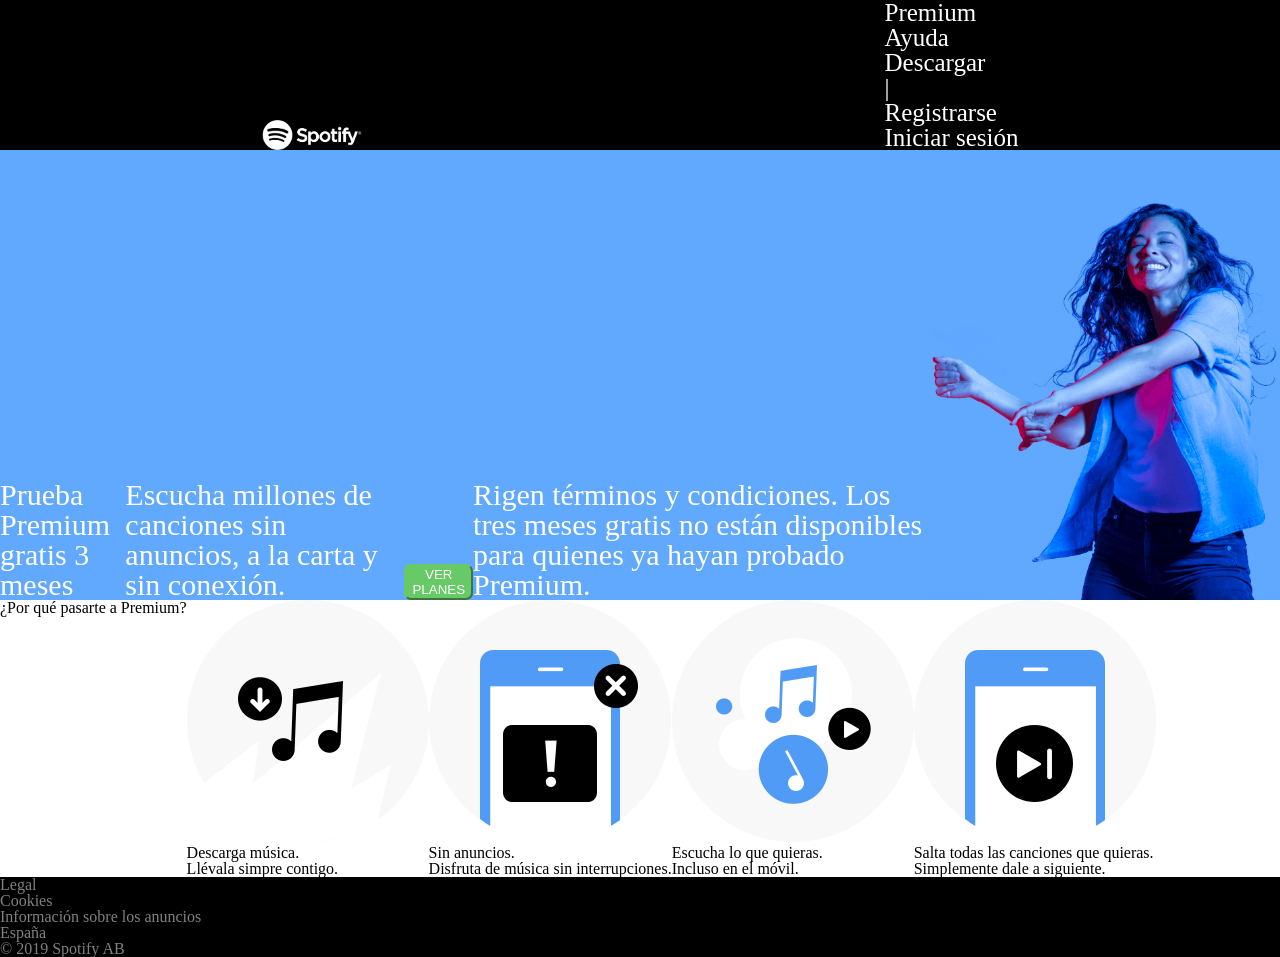
==== index.html @ 5761445e "Actualización 27/9" ====
<!DOCTYPE html>
<html lang="en">
<head>
    <meta charset="UTF-8">
    <meta http-equiv="X-UA-Compatible" content="IE=edge">
    <meta name="viewport" content="width=device-width, initial-scale=1.0">
   <link rel="stylesheet" href="style/reset.css">
    <link rel="stylesheet" href="style/main.css">
    
    <title>Spotify</title>
</head>
<body>
    <header class="header">
        <img class="logo" src="./images/logo.png" alt="Logo Spotify">
        <nav class="nav">
            <ul>
                <li class="menu"><a class="texto-header" href="#">Premium</a></li>
                <li class="menu"><a class="texto-header" href="#">Ayuda</a></li>
                <li class="menu"><a class="texto-header"href="#">Descargar</a></li>
                <li class="menu"><a class="texto-header"href="#">|</a></li>
                <li class="menu"><a class="texto-header" href="#">Registrarse</a></li>
                <li class="menu"><a class="texto-header"href="#">Iniciar sesión</a></li>
            </ul>
        </nav>
    </header>
    <body>
        <main>
            <section class="section-one">
                <h1>Prueba Premium gratis 3 meses</h1>
                <h3>Escucha millones de canciones sin anuncios, a la carta y sin conexión.</h3>
                <button class="button">VER PLANES</button>
                <h4>Rigen términos y condiciones. Los tres meses gratis no están disponibles para quienes ya hayan probado Premium.</h4>
                <img class="dancer" src="images/premium_dancer.png" alt="chica">
            </section>
            <section class="section-two">
                <h2>¿Por qué pasarte a Premium?</h2>
                <article>
                    <div>
                    <img src="./images/benefit-1.png" alt="">
                    <h3>Descarga música.</h3>
                    <p>Llévala simpre contigo.</p>
                    </div>
                </article>
                <article>
                    <div>
                    <img src="./images/benefit-2.png" alt="">
                    <h3>Sin anuncios.</h3>
                    <p>Disfruta de música sin interrupciones.</p>
                    </div>
                </article>
                <article>
                    <div>
                    <img src="./images/benefit-3.png" alt="">
                    <h3>Escucha lo que quieras.</h3>
                    <p>Incluso en el móvil.</p>
                    </div>
                </article>
                <article>
                    <div>
                    <img src="./images/benefit-4.png" alt="">
                    <h3>Salta todas las canciones que quieras.</h3>
                    <p>Simplemente dale a siguiente.</p>
                    </div>
                </article>
            </section>
        </main>
    </body>
    <footer class="pie">
        <ul>
            <li><a class="texto-footer" href="#">Legal</a></li>
            <li><a class="texto-footer"href="#">Cookies</a></li>
            <li><a class="texto-footer"href="#">Información sobre los anuncios</a></li>
        </ul>
        <ul>
            <li><a class="texto-footer" href="#">España</a></li>
            <li class="texto-footer" >© 2019 Spotify AB</li>
            
        </ul>
    </footer>
</body>
</html>
---- style/main.css ----
.header {
    background-color: black;
    display:flex;
    flex-direction: row;
    justify-content: space-around;
    align-items: flex-end;

}

.nav{


}
.logo {
    width: 100px; 
}

.texto-header{
    color: white;
    text-decoration: none;
    font-size: 25px;
    font-family: Roboto;
 }


.section-one {
    display:flex;
    justify-content: space-around;
    align-items: flex-end;
    height: 50vh;
    font-family: Roboto;
    font-size: 30px;
    background-color: rgb(97, 168, 255);
    color:white;
}

.dancer {
    height: 90%;
}

.button {
    color: white;
    background-color: rgb(103, 202, 103);
    border-radius:7px;
    border-color: rgb(103, 202, 103);
}

.section-two {
    color:black;
    font-family: Roboto;
    display:flex;

}

.pie {
    background-color: black;

}
.texto-footer{
    text-decoration: none;
    font-family: Roboto;
    color: gray;
}
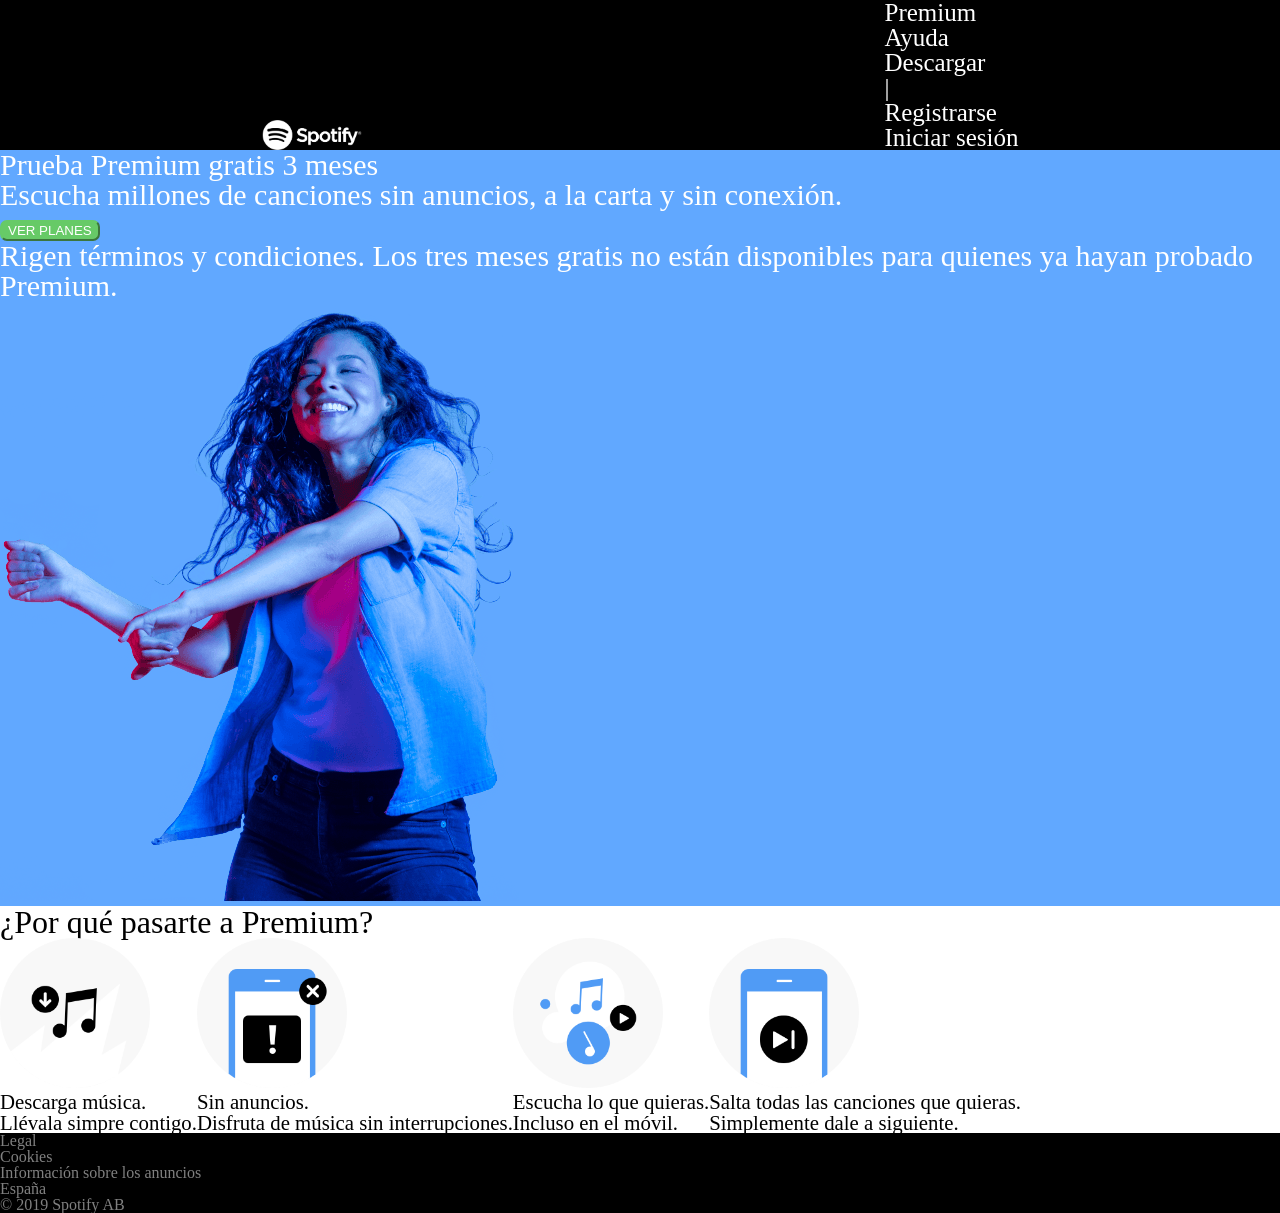
==== commit f985aef4: "X 28/9" ====
--- a/index.html
+++ b/index.html
@@ -33,35 +33,30 @@
                 <img class="dancer" src="images/premium_dancer.png" alt="chica">
             </section>
             <section class="section-two">
-                <h2>¿Por qué pasarte a Premium?</h2>
-                <article>
-                    <div>
-                    <img src="./images/benefit-1.png" alt="">
-                    <h3>Descarga música.</h3>
-                    <p>Llévala simpre contigo.</p>
+                <p>¿Por qué pasarte a Premium?</p>
+                <div class="dibujos">
+                    <article class="info">
+                        <img class="icons" src="./images/benefit-1.png" alt="">
+                        <h3>Descarga música.</h3>
+                        <p>Llévala simpre contigo.</p>
+
+                    </article>
+                    <article class="info">
+                        <img class="icons" src="./images/benefit-2.png" alt="">
+                        <h3>Sin anuncios.</h3>
+                        <p>Disfruta de música sin interrupciones.</p>
+                    </article>
+                    <article class="info">
+                        <img class="icons" src="./images/benefit-3.png" alt="">
+                        <h3>Escucha lo que quieras.</h3>
+                        <p>Incluso en el móvil.</p>
+                    </article>
+                    <article class="info">
+                        <img class="icons" src="./images/benefit-4.png" alt="">
+                        <h3>Salta todas las canciones que quieras.</h3>
+                        <p>Simplemente dale a siguiente.</p>
+                    </article>
                     </div>
-                </article>
-                <article>
-                    <div>
-                    <img src="./images/benefit-2.png" alt="">
-                    <h3>Sin anuncios.</h3>
-                    <p>Disfruta de música sin interrupciones.</p>
-                    </div>
-                </article>
-                <article>
-                    <div>
-                    <img src="./images/benefit-3.png" alt="">
-                    <h3>Escucha lo que quieras.</h3>
-                    <p>Incluso en el móvil.</p>
-                    </div>
-                </article>
-                <article>
-                    <div>
-                    <img src="./images/benefit-4.png" alt="">
-                    <h3>Salta todas las canciones que quieras.</h3>
-                    <p>Simplemente dale a siguiente.</p>
-                    </div>
-                </article>
             </section>
         </main>
     </body>
--- a/style/main.css
+++ b/style/main.css
@@ -1,18 +1,19 @@
 .header {
     background-color: black;
-    display:flex;
+    display: flex;
     flex-direction: row;
     justify-content: space-around;
     align-items: flex-end;
-
+    position: sticky;
+    top: 0px;
 }
 
-.nav{
-
-
-}
 .logo {
     width: 100px; 
+}
+
+nav{
+
 }
 
 .texto-header{
@@ -24,10 +25,7 @@
 
 
 .section-one {
-    display:flex;
-    justify-content: space-around;
-    align-items: flex-end;
-    height: 50vh;
+    display: inline-block;
     font-family: Roboto;
     font-size: 30px;
     background-color: rgb(97, 168, 255);
@@ -46,10 +44,27 @@
 }
 
 .section-two {
+    display: flex;
+    flex-direction: column;
     color:black;
     font-family: Roboto;
+    font-size: 2rem;
     display:flex;
+}
 
+.dibujos{
+    display: flex;
+    flex-direction: row;
+}
+
+.info{
+    font-family: Roboto;
+    font-size: 1.3rem;
+}
+
+.icons{
+    height: 150px;
+    width: 150px;
 }
 
 .pie {
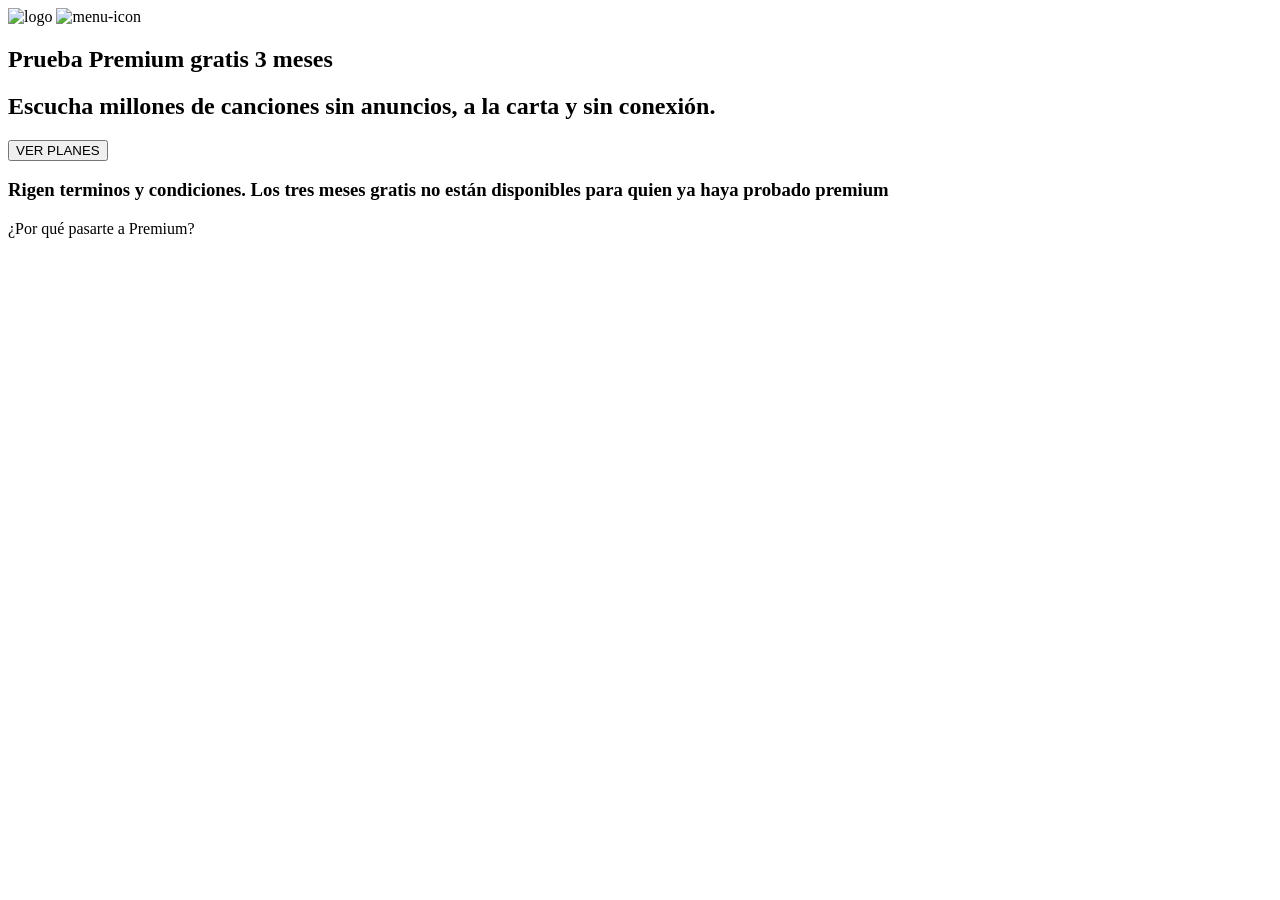
==== commit 5a8c0305: "J29/9" ====
--- a/index.html
+++ b/index.html
@@ -1,76 +1,35 @@
-<!DOCTYPE html>
-<html lang="en">
-<head>
-    <meta charset="UTF-8">
-    <meta http-equiv="X-UA-Compatible" content="IE=edge">
-    <meta name="viewport" content="width=device-width, initial-scale=1.0">
-   <link rel="stylesheet" href="style/reset.css">
-    <link rel="stylesheet" href="style/main.css">
-    
-    <title>Spotify</title>
-</head>
-<body>
-    <header class="header">
-        <img class="logo" src="./images/logo.png" alt="Logo Spotify">
-        <nav class="nav">
-            <ul>
-                <li class="menu"><a class="texto-header" href="#">Premium</a></li>
-                <li class="menu"><a class="texto-header" href="#">Ayuda</a></li>
-                <li class="menu"><a class="texto-header"href="#">Descargar</a></li>
-                <li class="menu"><a class="texto-header"href="#">|</a></li>
-                <li class="menu"><a class="texto-header" href="#">Registrarse</a></li>
-                <li class="menu"><a class="texto-header"href="#">Iniciar sesión</a></li>
-            </ul>
-        </nav>
-    </header>
-    <body>
-        <main>
-            <section class="section-one">
-                <h1>Prueba Premium gratis 3 meses</h1>
-                <h3>Escucha millones de canciones sin anuncios, a la carta y sin conexión.</h3>
-                <button class="button">VER PLANES</button>
-                <h4>Rigen términos y condiciones. Los tres meses gratis no están disponibles para quienes ya hayan probado Premium.</h4>
-                <img class="dancer" src="images/premium_dancer.png" alt="chica">
-            </section>
-            <section class="section-two">
-                <p>¿Por qué pasarte a Premium?</p>
-                <div class="dibujos">
-                    <article class="info">
-                        <img class="icons" src="./images/benefit-1.png" alt="">
-                        <h3>Descarga música.</h3>
-                        <p>Llévala simpre contigo.</p>
-
-                    </article>
-                    <article class="info">
-                        <img class="icons" src="./images/benefit-2.png" alt="">
-                        <h3>Sin anuncios.</h3>
-                        <p>Disfruta de música sin interrupciones.</p>
-                    </article>
-                    <article class="info">
-                        <img class="icons" src="./images/benefit-3.png" alt="">
-                        <h3>Escucha lo que quieras.</h3>
-                        <p>Incluso en el móvil.</p>
-                    </article>
-                    <article class="info">
-                        <img class="icons" src="./images/benefit-4.png" alt="">
-                        <h3>Salta todas las canciones que quieras.</h3>
-                        <p>Simplemente dale a siguiente.</p>
-                    </article>
-                    </div>
-            </section>
-        </main>
-    </body>
-    <footer class="pie">
-        <ul>
-            <li><a class="texto-footer" href="#">Legal</a></li>
-            <li><a class="texto-footer"href="#">Cookies</a></li>
-            <li><a class="texto-footer"href="#">Información sobre los anuncios</a></li>
-        </ul>
-        <ul>
-            <li><a class="texto-footer" href="#">España</a></li>
-            <li class="texto-footer" >© 2019 Spotify AB</li>
-            
-        </ul>
-    </footer>
-</body>
+<!DOCTYPE html>
+<html lang="en">
+<head>
+    <meta charset="UTF-8">
+    <meta http-equiv="X-UA-Compatible" content="IE=edge">
+    <meta name="viewport" content="width=device-width, initial-scale=1.0">
+    <link rel="stylesheet" href="styles/reset.css">
+    <link rel="stylesheet" href="styles/main.css">
+    <title>Document</title>
+</head>
+<body class="body">
+    <header class="header">
+      
+        <img src="./styles/images/logo.png" alt="logo">
+        <img  class="menu-icon" src="./styles/images/menu-icon.png" alt="menu-icon">
+    </header>
+    <main class="main">
+      <div>
+        <section class="section">
+            <h1>Prueba Premium gratis 3 meses</h1>
+            <h2>Escucha millones de canciones sin anuncios, a la carta y sin conexión. </h2>
+            <button>VER PLANES</button>
+            <h3> Rigen terminos y condiciones. Los tres meses gratis no están disponibles para quien ya haya probado premium</h3>
+        </section>
+    </div>
+    <div></div>
+        <article class="article">
+            <p>¿Por qué pasarte a Premium?</p>
+        </article>
+ 
+    </main>
+    <footer class="footer"></footer>
+    
+</body>
 </html>
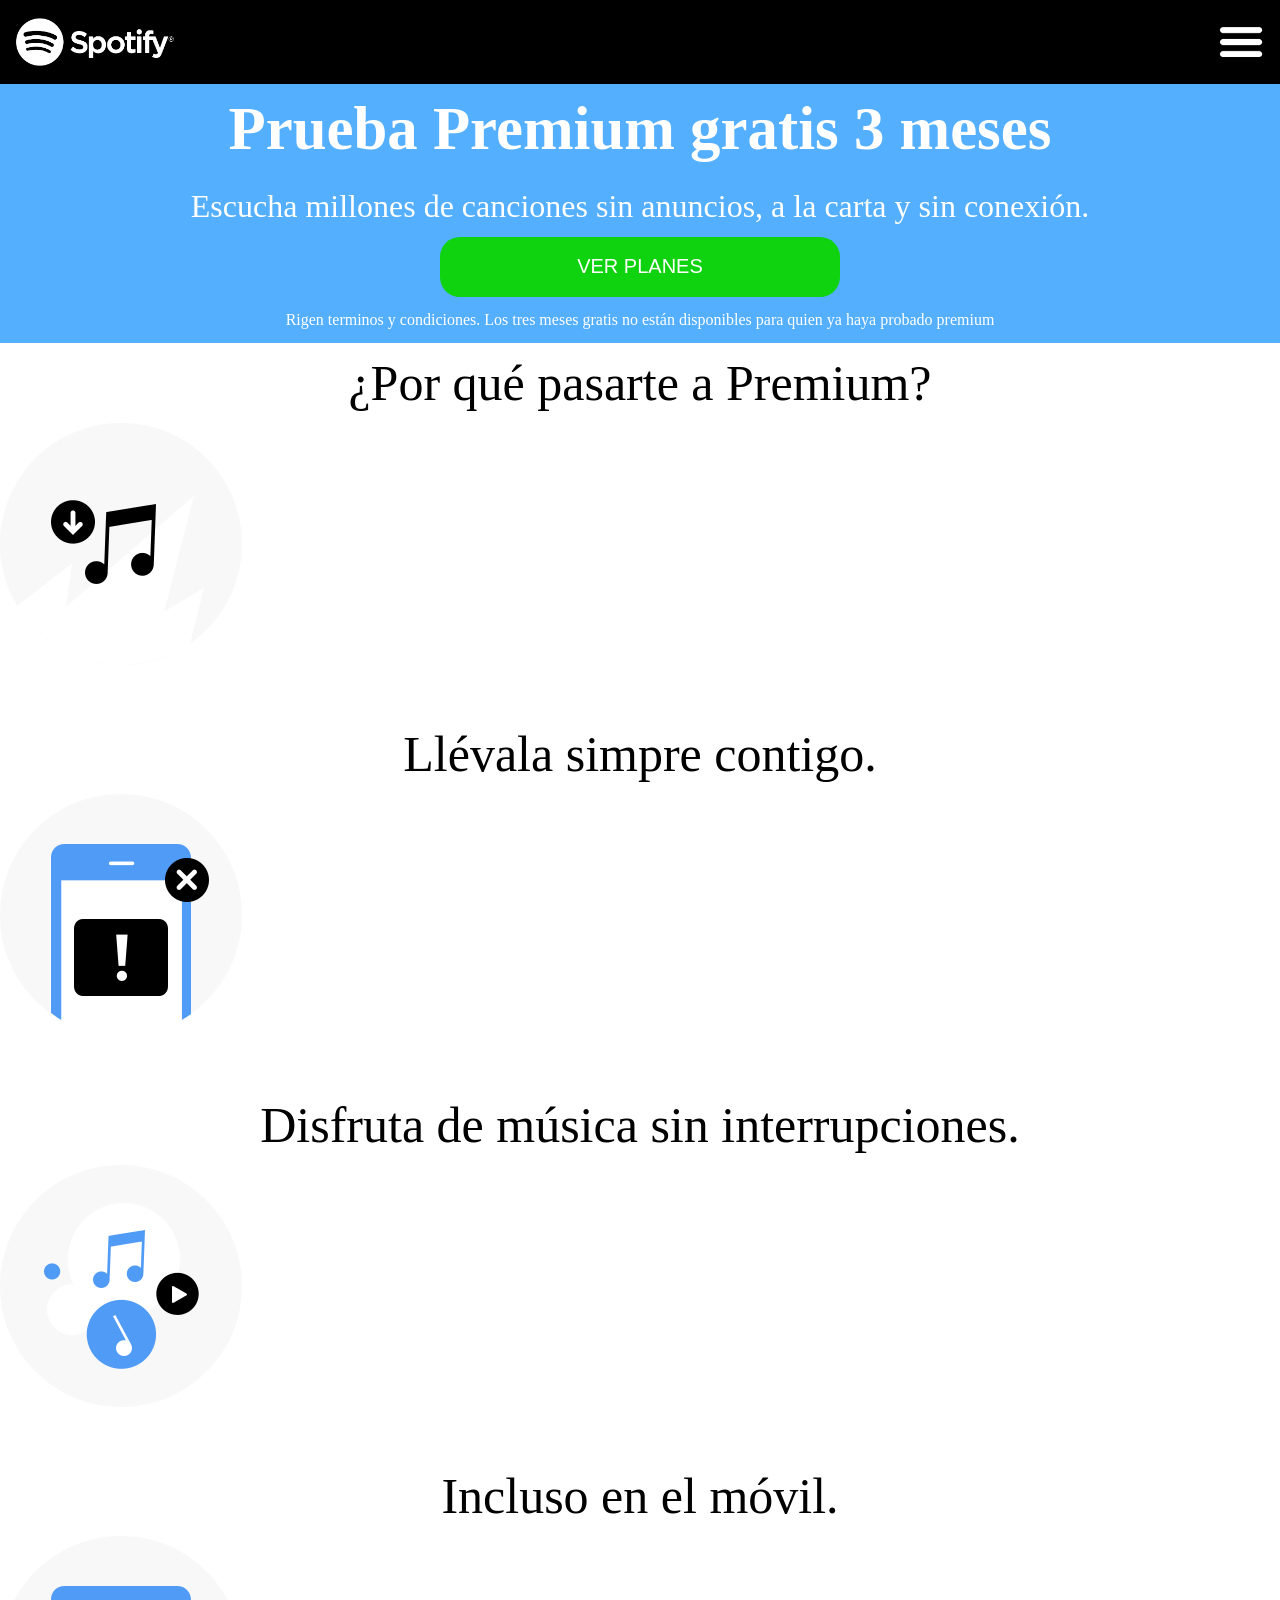
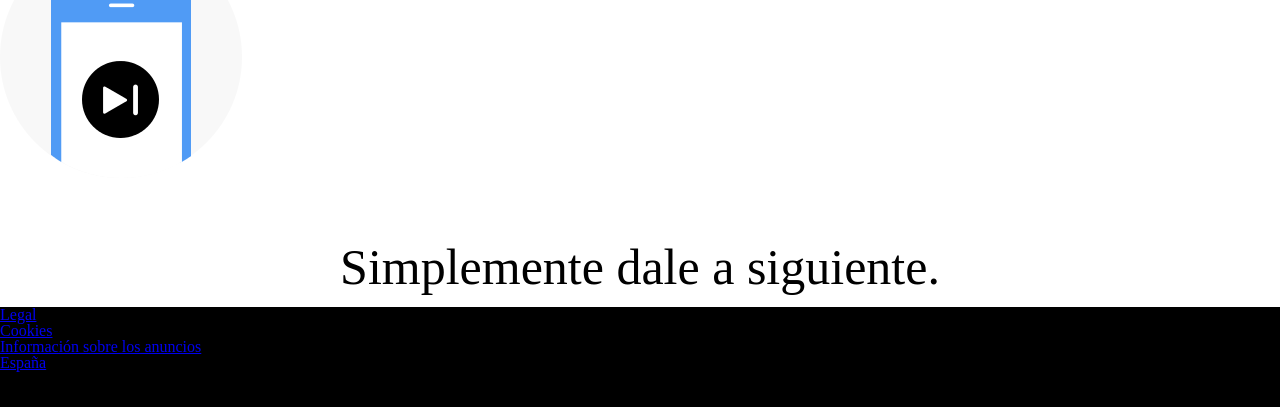
==== commit 63a04495: "jueves 29" ====
--- a/index.html
+++ b/index.html
@@ -11,25 +11,54 @@
 <body class="body">
     <header class="header">
       
-        <img src="./styles/images/logo.png" alt="logo">
-        <img  class="menu-icon" src="./styles/images/menu-icon.png" alt="menu-icon">
+        <img  class="logo" src="./images/logo.png" alt="logo">
+        <img  class="menu-icon" src="./images/menu-icon.png" alt="menu-icon">
     </header>
     <main class="main">
-      <div>
-        <section class="section">
+      <div class="section-one">
+        <section class="hero">
             <h1>Prueba Premium gratis 3 meses</h1>
             <h2>Escucha millones de canciones sin anuncios, a la carta y sin conexión. </h2>
             <button>VER PLANES</button>
             <h3> Rigen terminos y condiciones. Los tres meses gratis no están disponibles para quien ya haya probado premium</h3>
         </section>
     </div>
-    <div></div>
+    <div>
         <article class="article">
             <p>¿Por qué pasarte a Premium?</p>
+
+
+                <img class="icons" src="./images/benefit-1.png" alt="">
+                <h3>Descarga música.</h3>
+                <p>Llévala simpre contigo.</p>
+
+                <img class="icons" src="./images/benefit-2.png" alt="">
+                <h3>Sin anuncios.</h3>
+                <p>Disfruta de música sin interrupciones.</p>
+
+                <img class="icons" src="./images/benefit-3.png" alt="">
+                <h3>Escucha lo que quieras.</h3>
+                <p>Incluso en el móvil.</p>
+
+                <img class="icons" src="./images/benefit-4.png" alt="">
+                <h3>Salta todas las canciones que quieras.</h3>
+                <p>Simplemente dale a siguiente.</p>
         </article>
+    </div>
  
     </main>
-    <footer class="footer"></footer>
+    <footer class="footer">
+        <ul>
+            <li><a class="texto-footer" href="#">Legal</a></li>
+            <li><a class="texto-footer"href="#">Cookies</a></li>
+            <li><a class="texto-footer"href="#">Información sobre los anuncios</a></li>
+        </ul>
+        <ul>
+            <li><a class="texto-footer" href="#">España</a></li>
+            <li class="texto-footer" >© 2019 Spotify AB</li>
+            
+        </ul>
+    </footer>
     
 </body>
 </html>
--- a/styles/main.css
+++ b/styles/main.css
@@ -0,0 +1,77 @@
+
+.body{
+    height: 100vh;
+    background-color: grey;  
+  }
+.header{
+    height: 54px;
+    padding:15px;
+    background-color: black;
+    display: flex;
+    justify-content: space-between;
+    align-items:center;
+
+}
+    .logo{
+height: 3rem;
+    }
+    .menu-icon{
+        height: 3rem;
+    }
+
+  
+.hero{
+   
+    background-color: rgb(84, 175, 255);
+    height: 50%;
+    display: flex;
+    flex-direction: column;
+    align-items: center;
+}
+h1{
+    font-size: 3.8rem;
+    font-family: Roboto;
+    color: white;
+    padding: 15px;
+    font-weight: 700;
+}
+h2{
+    font-size: 2rem;
+    font-family: Roboto;
+    color: white;
+    padding: 15px
+}
+button{
+    color:white;
+    background-color: rgb(15, 211, 15);
+    border: 0px;
+    border-radius: 20px;
+    height: 60px;
+    width: 400px;
+    font-size: 20px;
+    }
+h3{
+    font-size: 1rem;
+    font-family:Roboto;
+    color: white;
+    padding: 15px;
+}
+.article{
+   width: auto;
+   background-color: white;
+   height:
+}
+p{
+    font-size: 50px;
+    font-family: Roboto;
+    padding: 15px;
+    text-align: center;
+}
+.footer{
+    width: auto;
+    height: 100px;
+    background-color: black;
+}
+@media all and (min-width:480px){
+    
+  }
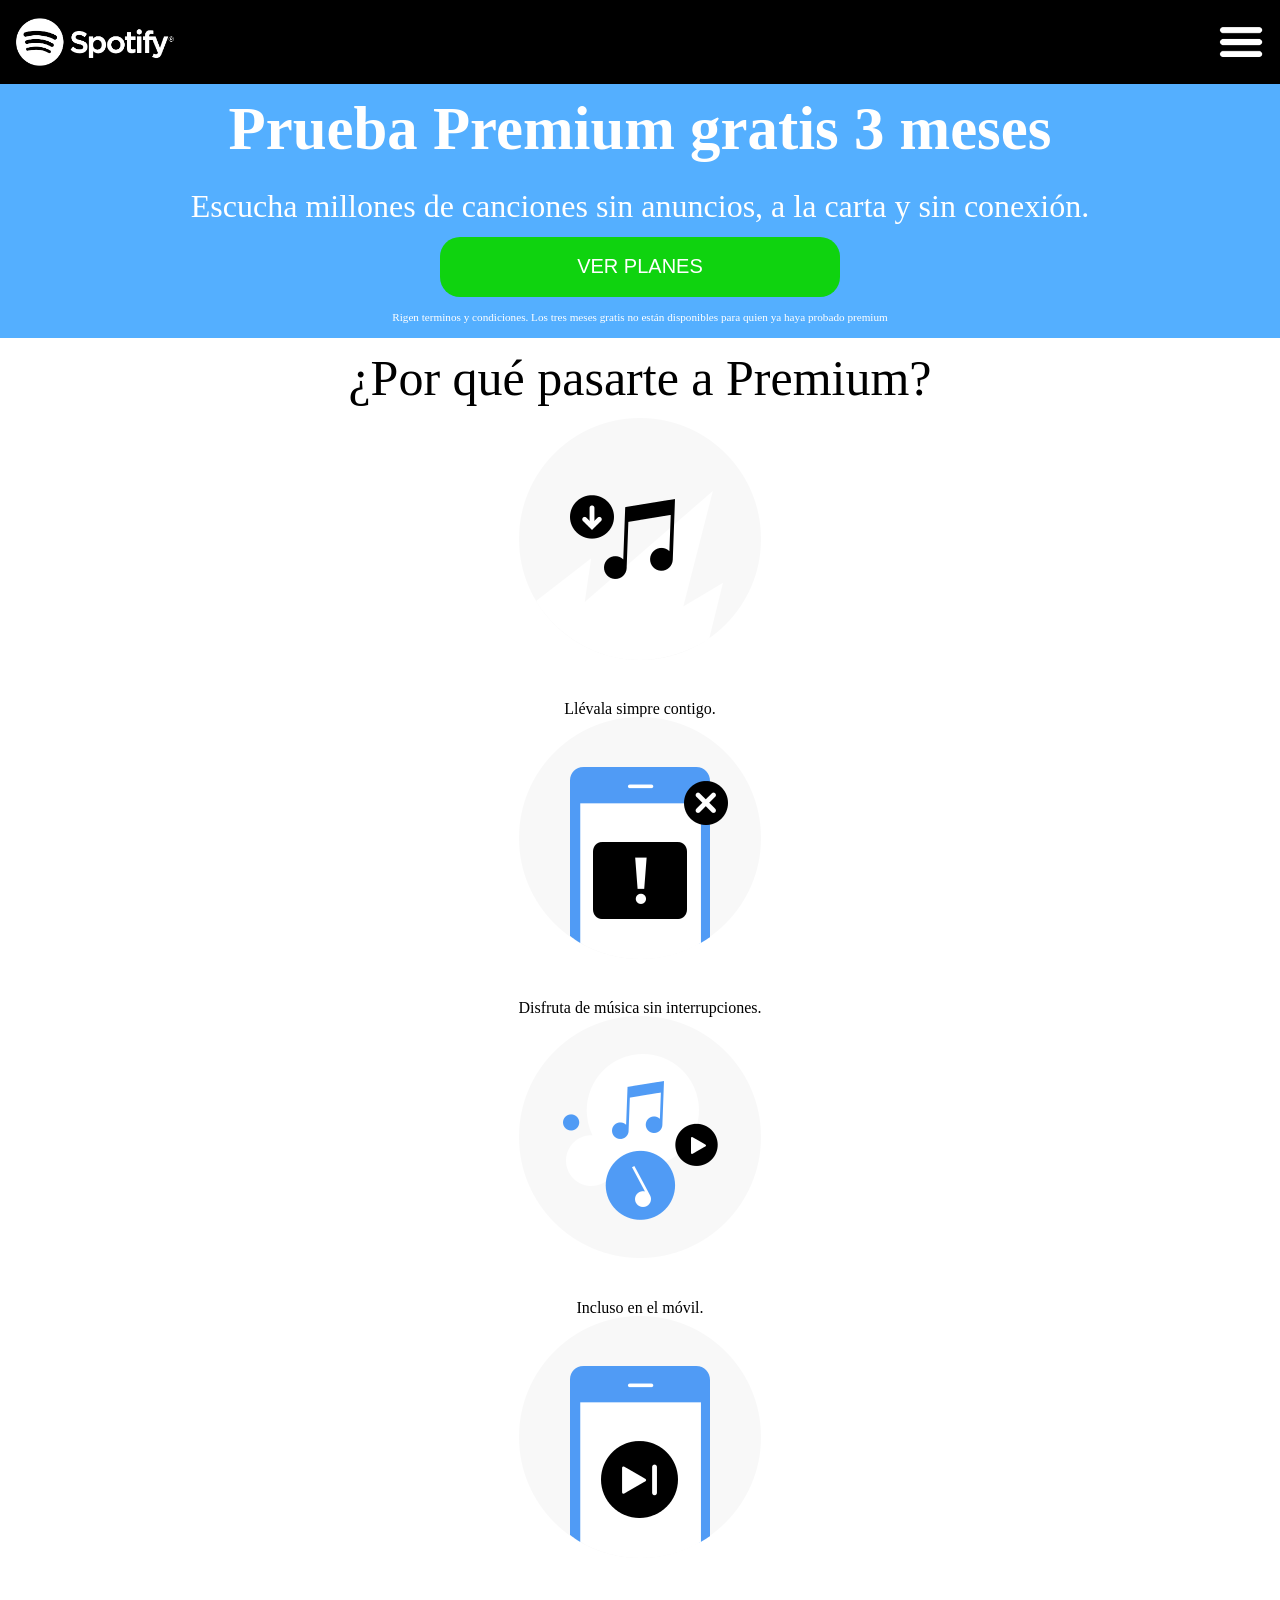
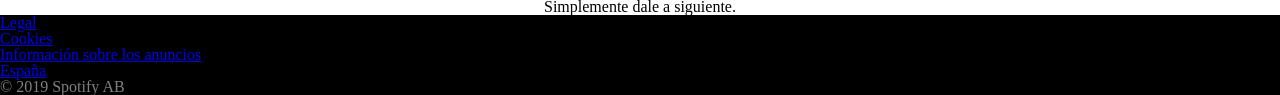
==== commit 1d5f121a: "viernes" ====
--- a/index.html
+++ b/index.html
@@ -25,7 +25,7 @@
     </div>
     <div>
         <article class="article">
-            <p>¿Por qué pasarte a Premium?</p>
+            <p class="pregunta">¿Por qué pasarte a Premium?</p>
 
 
                 <img class="icons" src="./images/benefit-1.png" alt="">
--- a/styles/main.css
+++ b/styles/main.css
@@ -9,7 +9,7 @@
     background-color: black;
     display: flex;
     justify-content: space-between;
-    align-items:center;
+    align-items: center;
 
 }
     .logo{
@@ -51,7 +51,7 @@
     font-size: 20px;
     }
 h3{
-    font-size: 1rem;
+    font-size: 0.7rem;
     font-family:Roboto;
     color: white;
     padding: 15px;
@@ -59,19 +59,38 @@
 .article{
    width: auto;
    background-color: white;
-   height:
+   height: 500%;
+   display: flex;
+   flex-direction: column;
+   align-items: center;
+   
+
 }
-p{
+
+.pregunta{
     font-size: 50px;
     font-family: Roboto;
     padding: 15px;
-    text-align: center;
-}
+    text-align: center;}
+
+    .p{
+        color: black;
+
+    }
+
 .footer{
-    width: auto;
-    height: 100px;
+    text-decoration: none;
+    font-family: Roboto;
+    color: gray;
     background-color: black;
 }
+        
+    
+
 @media all and (min-width:480px){
     
-  }+  }
+
+@media all and (min-width: 800px) {
+
+}
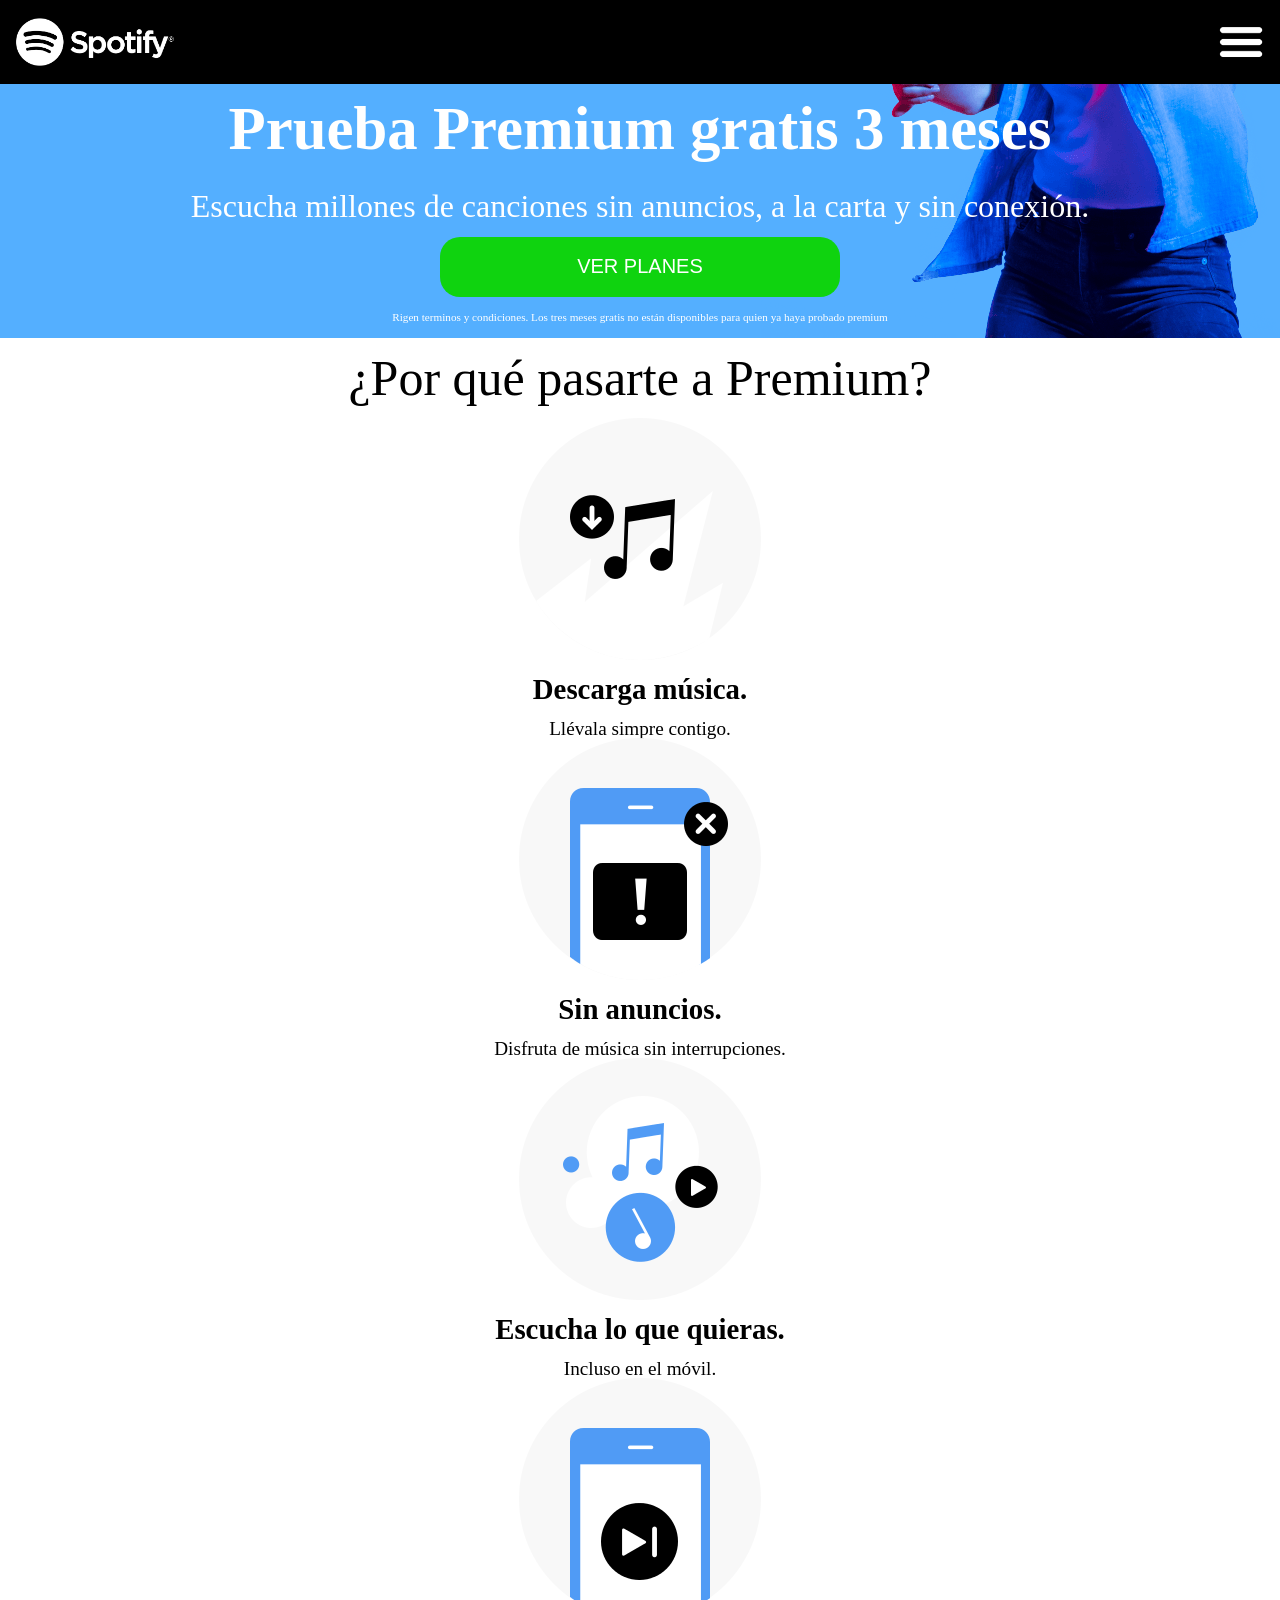
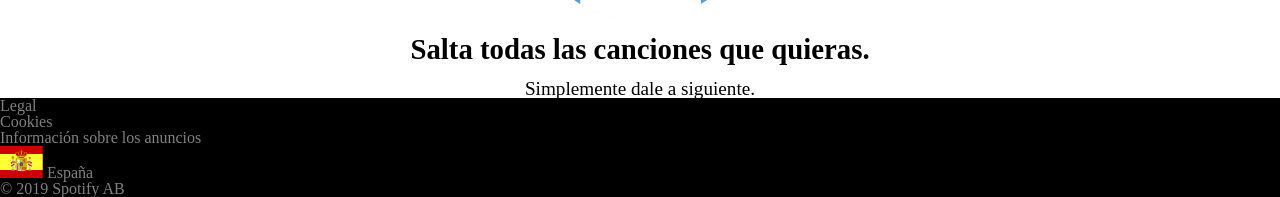
==== commit d501d7b3: "viernes 30" ====
--- a/index.html
+++ b/index.html
@@ -20,7 +20,7 @@
             <h1>Prueba Premium gratis 3 meses</h1>
             <h2>Escucha millones de canciones sin anuncios, a la carta y sin conexión. </h2>
             <button>VER PLANES</button>
-            <h3> Rigen terminos y condiciones. Los tres meses gratis no están disponibles para quien ya haya probado premium</h3>
+            <p class="terms"> Rigen terminos y condiciones. Los tres meses gratis no están disponibles para quien ya haya probado premium</p>
         </section>
     </div>
     <div>
@@ -48,16 +48,21 @@
  
     </main>
     <footer class="footer">
+     <div class="legal-cookies">
         <ul>
             <li><a class="texto-footer" href="#">Legal</a></li>
             <li><a class="texto-footer"href="#">Cookies</a></li>
-            <li><a class="texto-footer"href="#">Información sobre los anuncios</a></li>
         </ul>
+     </div>
+     <div class="informacion"></div>
+            <a class="texto-footer"href="#">Información sobre los anuncios</a>
+<div class="españa-cookies">
         <ul>
-            <li><a class="texto-footer" href="#">España</a></li>
+            <li><img src="../images/es.svg" alt="Bandera de España" class="spain"><a class="texto-footer" href="#"> España</a></li>
             <li class="texto-footer" >© 2019 Spotify AB</li>
             
         </ul>
+    </div>
     </footer>
     
 </body>
--- a/styles/main.css
+++ b/styles/main.css
@@ -1,7 +1,7 @@
 
 .body{
     height: 100vh;
-    background-color: grey;  
+    background-color: violet;  
   }
 .header{
     height: 54px;
@@ -27,6 +27,7 @@
     display: flex;
     flex-direction: column;
     align-items: center;
+    background: rgb(84, 175, 255) url("../images/premium_dancer.png") right bottom no-repeat none;
 }
 h1{
     font-size: 3.8rem;
@@ -50,7 +51,7 @@
     width: 400px;
     font-size: 20px;
     }
-h3{
+.terms{
     font-size: 0.7rem;
     font-family:Roboto;
     color: white;
@@ -63,34 +64,69 @@
    display: flex;
    flex-direction: column;
    align-items: center;
-   
-
 }
 
 .pregunta{
     font-size: 50px;
     font-family: Roboto;
     padding: 15px;
-    text-align: center;}
+    text-align: center;
+}
 
-    .p{
+h3{
+        font-size: 1.8rem;
+        font-family: Roboto;
         color: black;
+        padding: 15px;
+        font-weight: 600;
+}    
 
-    }
+p{
+     color: black;
+     font-family: Roboto;
+     font-size: 1.2rem;
+        
+        
+
+}
 
 .footer{
     text-decoration: none;
     font-family: Roboto;
-    color: gray;
+    color: rgb(199, 186, 186);
     background-color: black;
+    display: flex;
+    flex-direction: column;
+    
 }
-        
+
+.texto-footer{
+    color:grey;
+    font-family: Roboto;
+    text-decoration: none;
+    
+}
+
+
     
 
 @media all and (min-width:480px){
-    
+    .hero{
+        height: 50%;
+        display: flex;
+        flex-direction: column;
+        align-items: center;
+        background: rgb(84, 175, 255) url("../images/premium_dancer.png") right bottom no-repeat;
+    }
   }
 
 @media all and (min-width: 800px) {
+    .hero{
+        height: 50%;
+        display: flex;
+        flex-direction: column;
+        align-items: center;
+        background: rgb(84, 175, 255) url("../images/premium_dancer.png") right bottom no-repeat;
+    }
+}
 
-}
